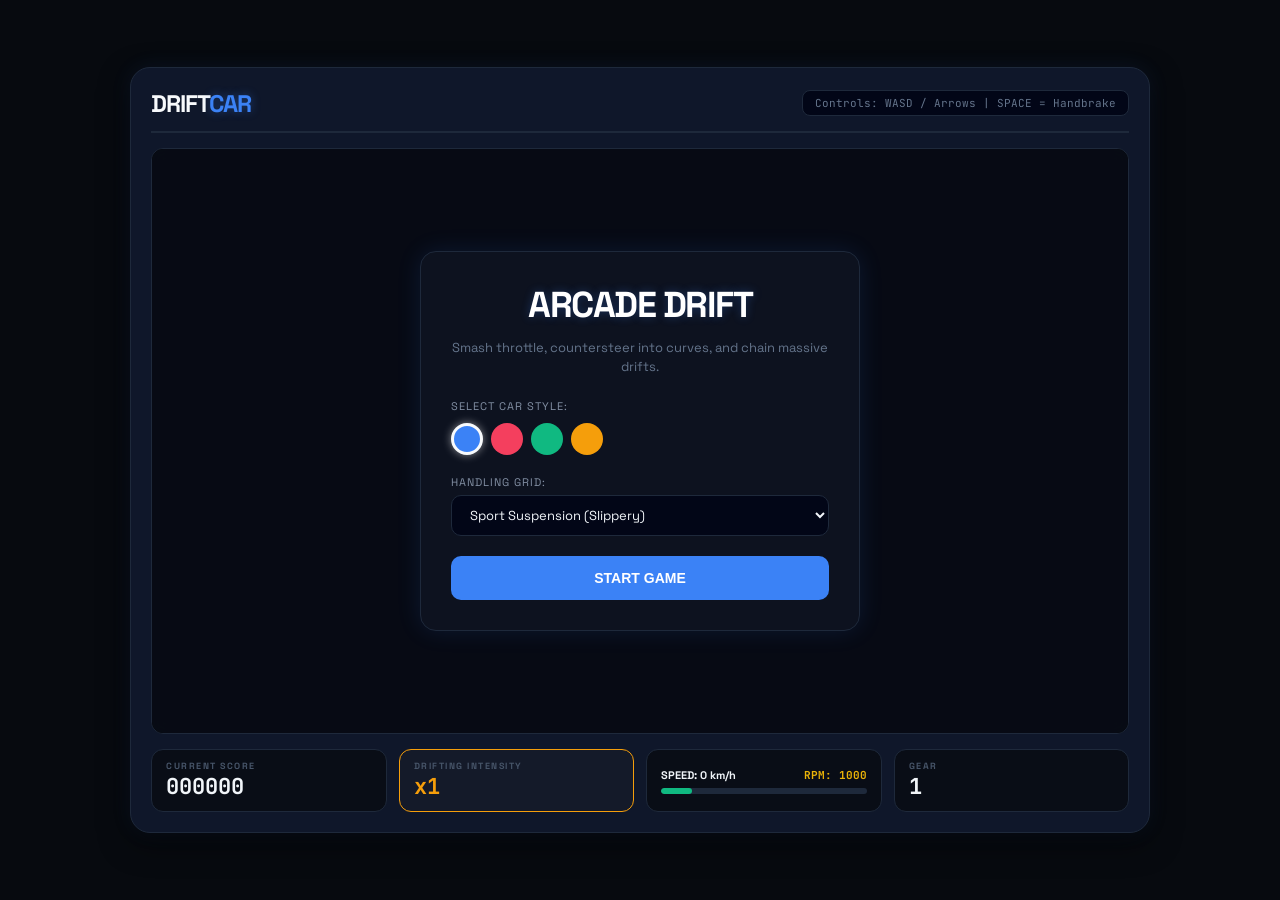
==== web/index.html @ 16c908c9 "feat: initialize drift car game project Set up the project structure, dependencies, and configuratio" ====
<!DOCTYPE html>
<html lang="en">
<head>
    <meta charset="UTF-8">
    <meta name="viewport" content="width=device-width, initial-scale=1.0">
    <title>Arcade Drift Car Game</title>
    <link rel="stylesheet" href="style.css">
    <!-- Google Fonts -->
    <link href="https://fonts.googleapis.com/css2?family=Space+Grotesk:wght@500;700&family=JetBrains+Mono:wght@400;700&display=swap" rel="stylesheet">
</head>
<body>
    <div id="game-container">
        <!-- Dashboard Header -->
        <header>
            <div class="logo">DRIFT<span>CAR</span></div>
            <div class="controls-guide">
                Controls: WASD / Arrows | SPACE = Handbrake
            </div>
        </header>

        <!-- Main Display Canvas -->
        <div class="canvas-wrapper">
            <canvas id="gameCanvas" width="1000" height="600"></canvas>
            
            <!-- Dynamic Drift Point Overlay -->
            <div id="drift-alert" class="hidden">
                <div class="alert-title">DRIFT SLIDE</div>
                <div id="drift-count">0 pts</div>
                <div id="drift-multiplier">x1</div>
            </div>

            <!-- Start Game Modal Screen -->
            <div id="menu-screen" class="overlay-screen">
                <div class="modal-card">
                    <h1>ARCADE DRIFT</h1>
                    <p>Smash throttle, countersteer into curves, and chain massive drifts.</p>
                    
                    <div class="select-group">
                        <label>Select Car Style:</label>
                        <div class="car-selector">
                            <button class="color-btn active" data-color="#3b82f6" style="background-color: #3b82f6;"></button>
                            <button class="color-btn" data-color="#f43f5e" style="background-color: #f43f5e;"></button>
                            <button class="color-btn" data-color="#10b981" style="background-color: #10b981;"></button>
                            <button class="color-btn" data-color="#f59e0b" style="background-color: #f59e0b;"></button>
                        </div>
                    </div>

                    <div class="select-group">
                        <label>Handling Grid:</label>
                        <select id="handling-select">
                            <option value="arcade">Easy Arcade (Grip Control)</option>
                            <option value="sport" selected>Sport Suspension (Slippery)</option>
                            <option value="hardcore">Pro Simulator (Low Traction)</option>
                        </select>
                    </div>

                    <button id="start-btn" class="primary-btn">START GAME</button>
                </div>
            </div>

            <!-- Game Over Screen -->
            <div id="game-over-screen" class="overlay-screen hidden">
                <div class="modal-card select-none">
                    <h2 class="failed-title">VEHICLE SCRAPED!</h2>
                    <p>You crashed too hard into the barrier boundaries.</p>
                    <div class="score-summary">
                        <div>Accumulated Points: <span id="final-score">0</span> pts</div>
                    </div>
                    <button id="restart-btn" class="primary-btn">TRY AGAIN</button>
                </div>
            </div>
        </div>

        <!-- HUD Panel Footer Indicators -->
        <div class="hud-panel">
            <div class="hud-box">
                <span class="hud-lbl">CURRENT SCORE</span>
                <span id="score-val" class="hud-val">000000</span>
            </div>
            
            <div class="hud-box highlight">
                <span class="hud-lbl">DRIFTING INTENSITY</span>
                <span id="multiplier-val" class="hud-val">x1</span>
            </div>

            <div class="tachometer-box">
                <div class="gauge-stats">
                    <div>SPEED: <span id="speed-val">0</span> km/h</div>
                    <div class="rpm-lbl">RPM: <span id="rpm-val">1000</span></div>
                </div>
                <div class="gauge-bar-bg">
                    <div id="rpm-bar" class="gauge-bar"></div>
                </div>
            </div>

            <div class="hud-box">
                <span class="hud-lbl">GEAR</span>
                <span id="gear-val" class="hud-val font-mono">1</span>
            </div>
        </div>
    </div>
</body>
</html>
---- web/style.css ----
/* Reset & General Setup */
* {
    box-sizing: border-box;
    margin: 0;
    padding: 0;
}

body {
    background-color: #070a0f;
    color: #f1f5f9;
    font-family: 'Space Grotesk', sans-serif;
    display: flex;
    justify-content: center;
    align-items: center;
    min-height: 100vh;
    overflow: hidden;
}

/* Base Layout Container */
#game-container {
    width: 100%;
    max-width: 1020px;
    background-color: #0f172a;
    border: 1px solid #1e293b;
    border-radius: 20px;
    padding: 20px;
    box-shadow: 0 10px 30px rgba(0, 0, 0, 0.5), 0 0 20px rgba(59, 130, 246, 0.1);
    display: flex;
    flex-direction: column;
    gap: 15px;
}

/* Header styled with negative space */
header {
    display: flex;
    justify-content: space-between;
    align-items: center;
    border-bottom: 2px solid #1e293b;
    padding-bottom: 12px;
}

.logo {
    font-size: 24px;
    font-weight: 700;
    letter-spacing: -1px;
    color: #f8fafc;
}

.logo span {
    color: #3b82f6;
    text-shadow: 0 0 10px rgba(59, 130, 246, 0.4);
}

.controls-guide {
    font-family: 'JetBrains Mono', monospace;
    font-size: 11px;
    color: #64748b;
    background: #020617;
    padding: 5px 12px;
    border-radius: 8px;
    border: 1px solid #1e293b;
}

/* Canvas screen packaging */
.canvas-wrapper {
    position: relative;
    width: 100%;
    aspect-ratio: 1000 / 600;
    background-color: #05070a;
    border-radius: 12px;
    overflow: hidden;
    border: 1px solid #1e293b;
}

#gameCanvas {
    width: 100%;
    height: 100%;
    display: block;
}

/* HUD Overlay */
#drift-alert {
    position: absolute;
    top: 50%;
    left: 50%;
    transform: translate(-50%, -50%);
    text-align: center;
    pointer-events: none;
    background: rgba(15, 23, 42, 0.4);
    padding: 15px 30px;
    border-radius: 16px;
    backdrop-filter: blur(4px);
    transition: opacity 0.15s ease-out;
    animation: driftPulse 1s infinite alternate;
}

@keyframes driftPulse {
    from { transform: translate(-50%, -50%) scale(1.0); }
    to { transform: translate(-50%, -50%) scale(1.04); }
}

.alert-title {
    font-size: 11px;
    font-weight: 700;
    letter-spacing: 2px;
    color: #f43f5e;
}

#drift-count {
    font-size: 38px;
    font-weight: 800;
    color: #f59e0b;
    text-shadow: 0 0 12px rgba(245, 158, 11, 0.6);
}

#drift-multiplier {
    font-family: 'JetBrains Mono', monospace;
    font-size: 14px;
    font-weight: 700;
    color: #10b981;
}

/* Overlay Screen modals */
.overlay-screen {
    position: absolute;
    top: 0;
    left: 0;
    right: 0;
    bottom: 0;
    background-color: rgba(9, 12, 22, 0.88);
    backdrop-filter: blur(8px);
    display: flex;
    justify-content: center;
    align-items: center;
    z-index: 10;
}

.hidden {
    display: none !important;
}

.modal-card {
    background-color: #0d121f;
    border: 1px solid #1e293b;
    border-radius: 16px;
    padding: 30px;
    width: 90%;
    max-width: 440px;
    text-align: center;
    box-shadow: 0 0 25px rgba(59, 130, 246, 0.12);
}

.modal-card h1 {
    font-size: 36px;
    font-weight: 800;
    letter-spacing: -1.5px;
    margin-bottom: 10px;
    color: #fff;
    text-shadow: 0 0 10px rgba(59, 130, 246, 0.3);
}

.modal-card h2.failed-title {
    font-size: 28px;
    color: #f43f5e;
    margin-bottom: 8px;
    text-shadow: 0 0 10px rgba(244, 63, 94, 0.3);
}

.modal-card p {
    font-size: 13px;
    color: #64748b;
    margin-bottom: 22px;
    line-height: 1.5;
}

/* Form Settings elements */
.select-group {
    display: flex;
    flex-direction: column;
    align-items: flex-start;
    gap: 6px;
    margin-bottom: 20px;
}

.select-group label {
    font-size: 11px;
    text-transform: uppercase;
    color: #828fa3;
    letter-spacing: 1px;
}

.car-selector {
    display: flex;
    gap: 8px;
    margin-top: 4px;
}

.color-btn {
    width: 32px;
    height: 32px;
    border: 3px solid transparent;
    border-radius: 50%;
    cursor: pointer;
    transition: transform 0.15s ease;
}

.color-btn:hover {
    transform: scale(1.1);
}

.color-btn.active {
    border-color: #f8fafc;
    box-shadow: 0 0 8px rgba(255, 255, 255, 0.5);
}

#handling-select {
    width: 100%;
    background-color: #020617;
    color: #f1f5f9;
    padding: 10px 14px;
    border-radius: 10px;
    border: 1px solid #1e293b;
    font-family: inherit;
    font-size: 13px;
    outline: none;
    cursor: pointer;
}

#handling-select:focus {
    border-color: #3b82f6;
}

.primary-btn {
    width: 100%;
    background-color: #3b82f6;
    color: #fff;
    border: none;
    padding: 14px;
    border-radius: 10px;
    font-weight: 700;
    cursor: pointer;
    transition: background-color 0.15s, transform 0.1s;
    font-size: 14px;
}

.primary-btn:hover {
    background-color: #2563eb;
    transform: translateY(-1px);
}

.primary-btn:active {
    transform: translateY(1px);
}

.score-summary {
    background-color: #020617;
    border: 1px solid #1e293b;
    padding: 12px;
    border-radius: 8px;
    margin-bottom: 24px;
    font-size: 14px;
}

.score-summary span {
    font-weight: 700;
    color: #10b981;
}

/* Footer HUD telemetry */
.hud-panel {
    display: grid;
    grid-template-columns: repeat(4, 1fr);
    gap: 12px;
}

.hud-box {
    background-color: #090d16;
    border: 1px solid #1e293b;
    border-radius: 12px;
    padding: 10px 14px;
    display: flex;
    flex-direction: column;
    justify-content: center;
}

.hud-box.highlight {
    border-color: #f59e0b;
    background: rgba(245, 158, 11, 0.02);
}

.hud-lbl {
    font-size: 9px;
    font-weight: 700;
    letter-spacing: 1.5px;
    color: #475569;
    text-transform: uppercase;
}

.hud-val {
    font-family: 'JetBrains Mono', monospace;
    font-size: 22px;
    font-weight: 700;
    color: #f1f5f9;
}

.hud-box.highlight .hud-val {
    color: #f59e0b;
}

.tachometer-box {
    grid-column: span 1;
    background-color: #090d16;
    border: 1px solid #1e293b;
    border-radius: 12px;
    padding: 10px 14px;
    display: flex;
    flex-direction: column;
    justify-content: center;
}

.gauge-stats {
    display: flex;
    justify-content: space-between;
    font-size: 11px;
    margin-bottom: 6px;
    font-weight: 700;
}

.rpm-lbl {
    font-family: 'JetBrains Mono', monospace;
    color: #eab308;
}

.gauge-bar-bg {
    width: 100%;
    height: 6px;
    background-color: #1e293b;
    border-radius: 3px;
    overflow: hidden;
}

.gauge-bar {
    width: 15%;
    height: 100%;
    background-color: #10b981;
    border-radius: 3px;
    transition: width 0.08s ease-out;
}

/* Responsiveness adjustments */
@media (max-width: 640px) {
    #game-container {
        padding: 12px;
        gap: 10px;
    }
    .hud-panel {
        grid-template-columns: repeat(2, 1fr);
    }
    .tachometer-box {
        grid-column: span 2;
    }
}
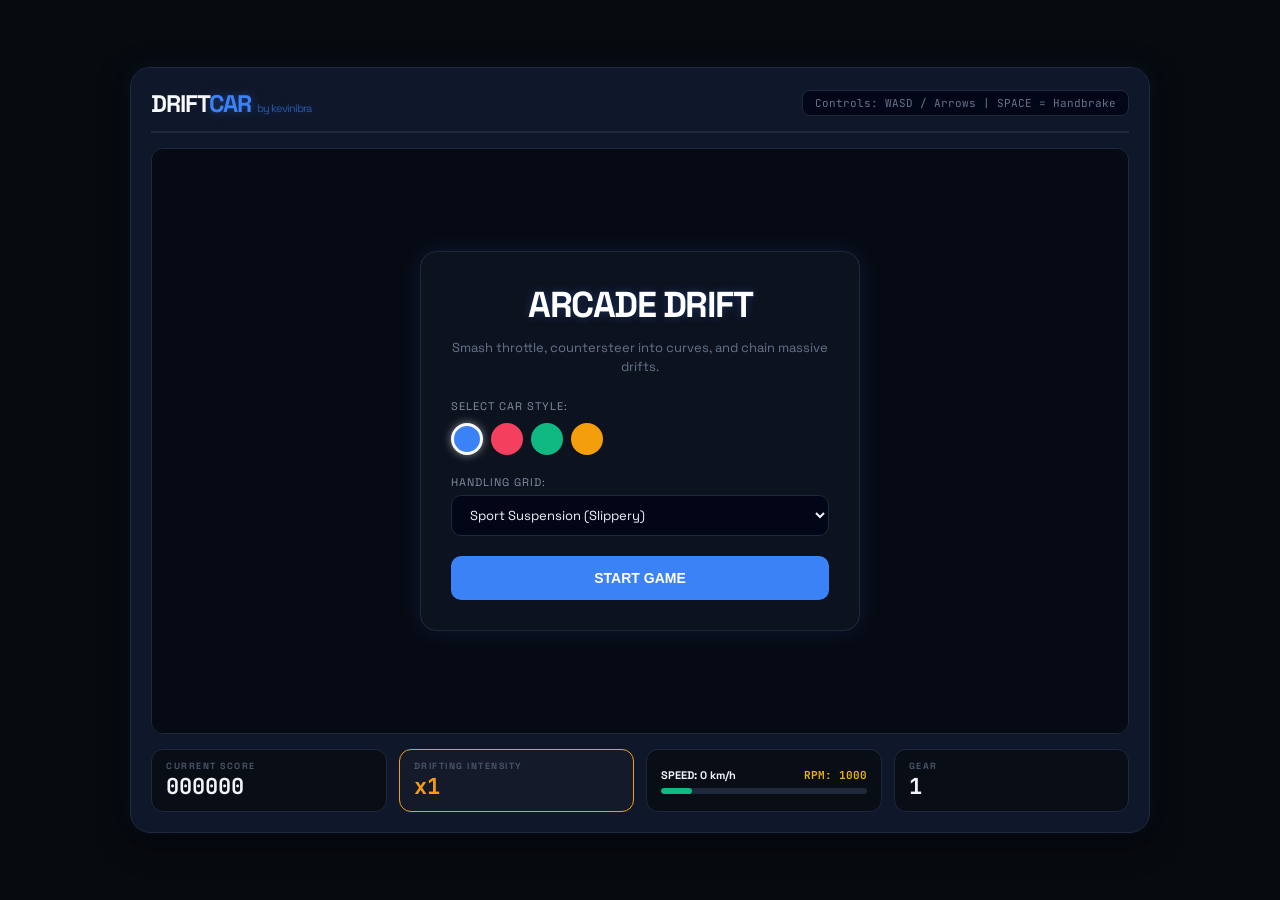
==== commit df10517b: "chore: update branding to DriftCar by KevinIbra Update application titles, metadata, and UI headers " ====
--- a/web/index.html
+++ b/web/index.html
@@ -3,7 +3,7 @@
 <head>
     <meta charset="UTF-8">
     <meta name="viewport" content="width=device-width, initial-scale=1.0">
-    <title>Arcade Drift Car Game</title>
+    <title>DriftCar by KevinIbra</title>
     <link rel="stylesheet" href="style.css">
     <!-- Google Fonts -->
     <link href="https://fonts.googleapis.com/css2?family=Space+Grotesk:wght@500;700&family=JetBrains+Mono:wght@400;700&display=swap" rel="stylesheet">
@@ -12,7 +12,7 @@
     <div id="game-container">
         <!-- Dashboard Header -->
         <header>
-            <div class="logo">DRIFT<span>CAR</span></div>
+            <div class="logo">DRIFT<span>CAR</span><span style="font-size: 11px; opacity: 0.6; font-weight: normal; text-transform: lowercase; margin-left: 6px;">by KevinIbra</span></div>
             <div class="controls-guide">
                 Controls: WASD / Arrows | SPACE = Handbrake
             </div>
